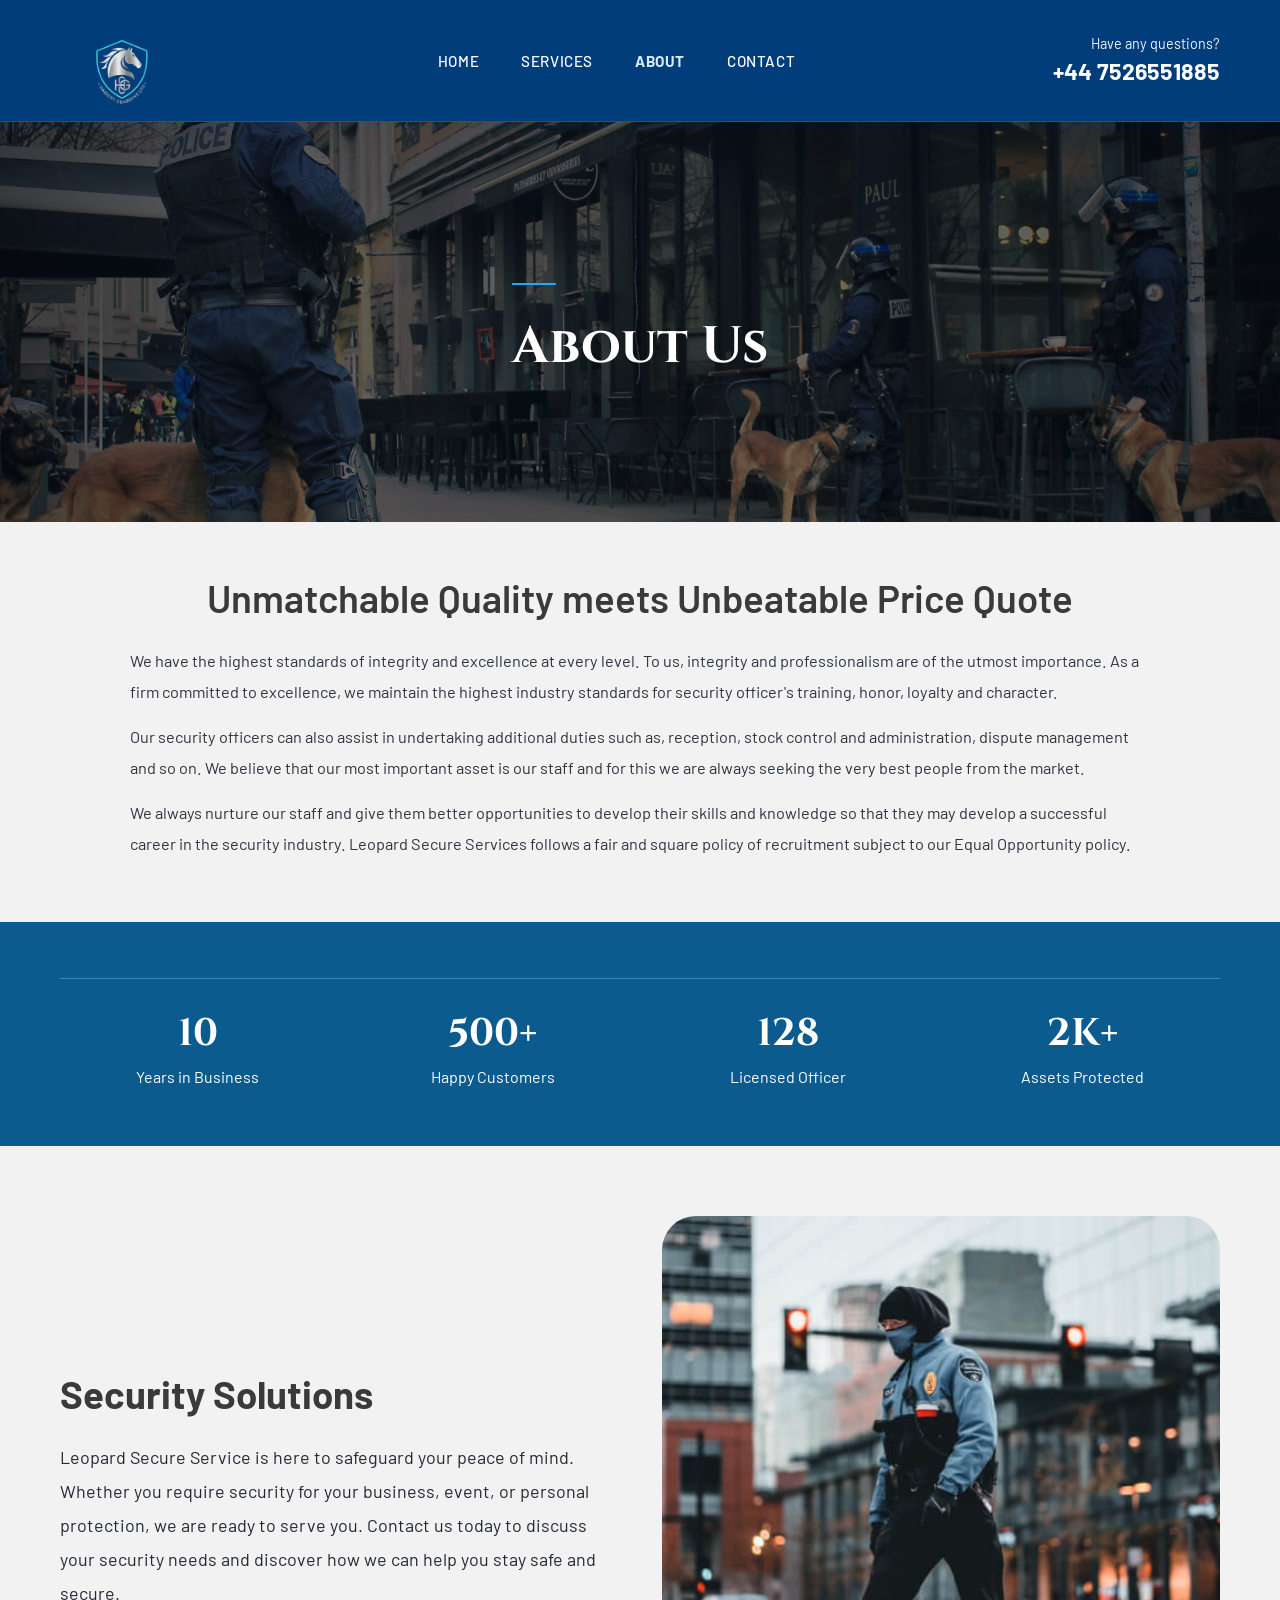
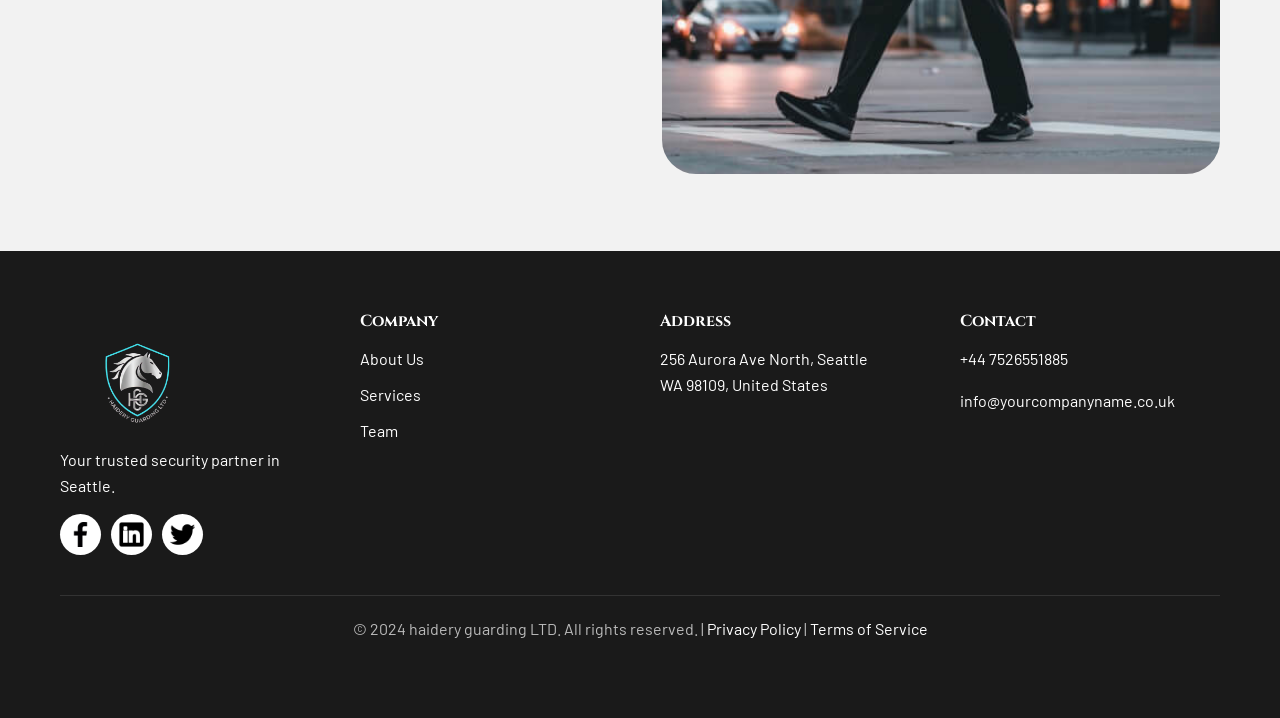
==== about.html @ 63fb959f "contact about commit" ====
<!DOCTYPE html>
<html lang="en">
<head>
    <meta charset="UTF-8">
    <meta name="viewport" content="width=device-width, initial-scale=1.0">
    <title>Leopard Secure Services | About</title>
    <link rel="preconnect" href="https://fonts.googleapis.com">
    <link rel="preconnect" href="https://fonts.gstatic.com" crossorigin>
    <link href="https://fonts.googleapis.com/css2?family=Barlow:wght@400;500;600;700&family=Cinzel:wght@600;700&display=swap" rel="stylesheet">
    <link rel="icon" type="image/png" href="./images/logo.png">
    <link rel="stylesheet" href="style.css">
    <link rel="stylesheet" href="about.css">
    <script defer src="layout.js"></script>
</head>
<body class="about-page" data-page="about">
    <div id="site-header"></div>

    <header class="about-hero">
        <div class="container hero-inner">
            <span class="title-line"></span>
            <h1>About Us</h1>
        </div>
    </header>

    <main>
        <section class="about-intro">
            <div class="container narrow">
                <h2>Unmatchable Quality meets Unbeatable Price Quote</h2>
                <p>
                    We have the highest standards of integrity and excellence at every level. To us,
                    integrity and professionalism are of the utmost importance. As a firm committed to
                    excellence, we maintain the highest industry standards for security officer's
                    training, honor, loyalty and character.
                </p>
                <p>
                    Our security officers can also assist in undertaking additional duties such as,
                    reception, stock control and administration, dispute management and so on. We
                    believe that our most important asset is our staff and for this we are always
                    seeking the very best people from the market.
                </p>
                <p>
                    We always nurture our staff and give them better opportunities to develop their
                    skills and knowledge so that they may develop a successful career in the security
                    industry. Leopard Secure Services follows a fair and square policy of recruitment
                    subject to our Equal Opportunity policy.
                </p>
            </div>
        </section>

        <section class="about-stats" aria-label="Company highlights">
            <div class="container">
                <div class="stats-row">
                    <div class="item">
                        <h3>10</h3>
                        <p>Years in Business</p>
                    </div>
                    <div class="item">
                        <h3>500+</h3>
                        <p>Happy Customers</p>
                    </div>
                    <div class="item">
                        <h3>128</h3>
                        <p>Licensed Officer</p>
                    </div>
                    <div class="item">
                        <h3>2K+</h3>
                        <p>Assets Protected</p>
                    </div>
                </div>
            </div>
        </section>

        <section class="about-solution">
            <div class="container solution-grid">
                <div class="solution-copy">
                    <h2>Security Solutions</h2>
                    <p>
                        Leopard Secure Service is here to safeguard your peace of mind. Whether you
                        require security for your business, event, or personal protection, we are ready
                        to serve you. Contact us today to discuss your security needs and discover how
                        we can help you stay safe and secure.
                    </p>
                </div>
                <div class="solution-image">
                    <img src="./images/security-service-about-us-img.jpg" alt="Security officer patrol service">
                </div>
            </div>
        </section>
    </main>

    <div id="site-footer"></div>
</body>
</html>
---- style.css ----
/* ==========================================
   Global Styles
   ========================================== */

* {
    margin: 0;
    padding: 0;
    box-sizing: border-box;
}

:root {
    --primary-color: #0066cc;
    --secondary-color: #003d7a;
    --text-color: #333;
    --light-gray: #f5f5f5;
    --border-color: #ddd;
    --white: #fff;
}

html {
    scroll-behavior: smooth;
}

body {
    font-family: 'Barlow', sans-serif;
    line-height: 1.6;
    color: var(--text-color);
    background-color: var(--white);
}

.container {
    max-width: 1200px;
    margin: 0 auto;
    padding: 0 20px;
}

/* ==========================================
   Typography
   ========================================== */

h1, h2, h3, h4, h5, h6 {
    font-family: 'Cinzel', serif;
    line-height: 1.3;
    margin-bottom: 1rem;
}

h2 {
    font-size: 2.5rem;
    color: #3a3a3a;
}

h3 {
    font-size: 1.3rem;
    color: var(--text-color);
}

p {
    margin-bottom: 1rem;
    font-size: 1rem;
}

/* ==========================================
   Buttons
   ========================================== */

.btn {
    padding: 12px 30px;
    border: none;
    border-radius: 5px;
    font-size: 1rem;
    cursor: pointer;
    transition: all 0.3s ease;
    font-weight: 500;
    text-decoration: none;
    display: inline-block;
}

.btn-primary {
    background-color: var(--primary-color);
    color: var(--white);
}

.btn-primary:hover {
    background-color: var(--secondary-color);
    transform: translateY(-2px);
}

.btn-secondary {
    background-color: var(--white);
    color: var(--primary-color);
    border: 2px solid var(--primary-color);
}

.btn-secondary:hover {
    background-color: var(--primary-color);
    color: var(--white);
}

/* ==========================================
   Navigation Bar
   ========================================== */

.navbar {
    position: sticky;
    top: 0;
    left: 0;
    width: 100%;
    background: var(--secondary-color);
    backdrop-filter: blur(10px);
    border-bottom: 1px solid rgba(255, 255, 255, 0.12);
    z-index: 1000;
}

.navbar .container {
    display: flex;
    align-items: center;
    gap: 24px;
    min-height: 90px;
    padding: 14px 20px;
    position: relative;
}

.nav-brand {
    display: inline-flex;
    align-items: center;
    flex-shrink: 0;
    text-decoration: none;
}

.nav-brand img {
    width: 120px;
    height: auto;
    display: block;
}

.nav-menu {
    flex: 1;
    display: flex;
    justify-content: center;
}

.nav-links {
    display: flex;
    list-style: none;
    gap: 42px;
    align-items: center;
}

.nav-links a {
    text-decoration: none;
    color: var(--white);
    font-weight: 500;
    letter-spacing: 0.04em;
    text-transform: uppercase;
    font-size: 0.95rem;
    transition: color 0.3s ease, opacity 0.3s ease;
}

.nav-links a:hover {
    color: #d9ecff;
}

.nav-links a.is-active {
    color: #d9ecff;
    font-weight: 700;
}

.nav-contact {
    display: flex;
    flex-direction: column;
    align-items: flex-end;
    line-height: 1.15;
    flex-shrink: 0;
    color: var(--white);
}

.nav-contact-label {
    font-size: 0.9rem;
    opacity: 0.95;
}

.nav-contact-phone {
    color: var(--white);
    text-decoration: none;
    font-size: 1.45rem;
    font-weight: 700;
    margin-top: 5px;
}

.nav-toggle {
    display: none;
    width: 46px;
    height: 46px;
    border: 1px solid rgba(255, 255, 255, 0.2);
    border-radius: 12px;
    background: rgba(255, 255, 255, 0.08);
    cursor: pointer;
    align-items: center;
    justify-content: center;
    flex-direction: column;
    gap: 5px;
    flex-shrink: 0;
}

.nav-toggle span {
    display: block;
    width: 20px;
    height: 2px;
    border-radius: 999px;
    background: var(--white);
    transition: transform 0.25s ease, opacity 0.25s ease;
}

.navbar.is-open .nav-toggle span:nth-child(1) {
    transform: translateY(7px) rotate(45deg);
}

.navbar.is-open .nav-toggle span:nth-child(2) {
    opacity: 0;
}

.navbar.is-open .nav-toggle span:nth-child(3) {
    transform: translateY(-7px) rotate(-45deg);
}

/* ==========================================
   Hero Section
   ========================================== */

.hero {
    background: linear-gradient(rgba(0, 0, 0, 0.8), rgba(0, 0, 0, 0.8)), url('./images/hero.jpg');
    background-size: cover;
    background-position: center;
    background-attachment: fixed;
    height: 500px;
    display: flex;
    flex-direction: column;
    justify-content: center;
    align-items: center;
    text-align: center;
    color: var(--white);
    position: relative;
    padding: 40px 20px;
    opacity: 0.8;
}

.hero-content h1 {
    font-size: 2.5rem;
    margin-bottom: 10px;
}

.hero-content p {
    font-size: 1.3rem;
    margin-bottom: 30px;
}

.hero-contact {
    /* position: absolute; */
    margin-top: 50px;
    right: 30px;
    background: rgba(12, 44, 78, 0.72);
    border: 1px solid rgba(255, 255, 255, 0.3);
    backdrop-filter: blur(4px);
    padding: 10px 16px 10px 10px;
    border-radius: 999px;
    display: flex;
    align-items: center;
    gap: 12px;
    box-shadow: 0 8px 24px rgba(0, 0, 0, 0.25);
}

.phone-icon {
    width: 42px;
    height: 42px;
    border-radius: 50%;
    background: linear-gradient(135deg, #008cff, #0066cc);
    display: grid;
    place-items: center;
    font-size: 1.05rem;
    flex-shrink: 0;
}

.phone-copy {
    display: flex;
    flex-direction: column;
    align-items: flex-start;
    line-height: 1.1;
}

.phone-text {
    margin-bottom: 3px;
    font-size: 0.72rem;
    letter-spacing: 0.08em;
    text-transform: uppercase;
    opacity: 0.9;
}

.phone-number {
    font-size: 1.2rem;
    font-weight: 700;
    color: var(--white);
    text-decoration: none;
    transition: color 0.2s ease;
}

.phone-number:hover {
    color: #cde6ff;
}

/* ==========================================
   Stats Section
   ========================================== */

.stats {
    background-color: var(--secondary-color);
    padding: 60px 20px;
    color: var(--white);
}

.stats-grid {
    display: grid;
    grid-template-columns: repeat(auto-fit, minmax(200px, 1fr));
    gap: 30px;
    text-align: center;
}

.stat-card h3 {
    font-size: 2.5rem;
    color: var(--white);
    margin-bottom: 10px;
}

.stat-card p {
    font-size: 1rem;
    margin: 0;
}

/* ==========================================
   About Section
   ========================================== */

.about {
    padding: 80px 20px;
    background-color: var(--light-gray);
}

.about-grid {
    display: grid;
    grid-template-columns: 1fr 1fr;
    gap: 50px;
    align-items: center;
}

.about-text h2 {
    margin-bottom: 20px;
}



.about-text p {
    color: #666;
    margin-bottom: 20px;
}

.placeholder-image img{
    background: linear-gradient(135deg, #667eea 0%, #764ba2 100%);
    height: 300px;
    width: 100%;
    border-radius: 10px;
    object-fit: cover;
}

/* ==========================================
   Services Section
   ========================================== */

.services {
    padding: 80px 20px;
    text-align: center;
}

.services h2 {
    margin-bottom: 10px;
}

.section-subtitle {
    font-size: 1.1rem;
    color: #666;
    margin-bottom: 50px;
}

.services-grid {
    display: grid;
    grid-template-columns: repeat(auto-fit, minmax(300px, 1fr));
    gap: 30px;
    margin-bottom: 40px;
}

.service-card {
    background: var(--light-gray);
    /* padding: 30px; */
    border-radius: 10px;
    transition: transform 0.3s ease, box-shadow 0.3s ease;
    text-align: center;
}
.service-card img{
border-radius: 20px;
}

.service-card:hover {
    transform: translateY(-10px);
    box-shadow: 0 10px 30px rgba(0, 0, 0, 0.1);
}

.service-icon {
    font-size: 3rem;
    margin-bottom: 15px;
}

.service-card h3 {
    margin-bottom: 10px;
}

.service-card p {
    color: #666;
    font-size: 0.95rem;
    padding:2px 15px;
}

/* ==========================================
   What Sets Us Apart Section
   ========================================== */

.what-sets-us-apart {
    background: linear-gradient(rgba(0, 0, 0, 0.7), rgba(0, 0, 0, 0.7)), url('https://images.unsplash.com/photo-1552664730-d307ca884978?ixlib=rb-1.2.1&auto=format&fit=crop&w=1200&q=80');
    background-size: cover;
    background-position: center;
    background-attachment: fixed;
    padding: 80px 20px;
    color: var(--white);
    text-align: center;
}

.what-sets-us-apart h2 {
    color: var(--white);
    margin-bottom: 50px;
}

.features-grid {
    display: grid;
    grid-template-columns: repeat(auto-fit, minmax(350px, 1fr));
    gap: 30px;
}

.feature-card {
    background: rgba(255, 255, 255, 0.1);
    padding: 30px;
    border-radius: 10px;
    backdrop-filter: blur(10px);
    transition: transform 0.3s ease;
}

.feature-card:hover {
    transform: translateY(-5px);
}

.feature-icon {
    font-size: 2.5rem;
    margin-bottom: 15px;
}

.feature-card h3 {
    color: var(--white);
    margin-bottom: 15px;
}

.feature-card p {
    color: rgba(255, 255, 255, 0.9);
    font-size: 0.95rem;
}

/* ==========================================
   Contact Section
   ========================================== */

.contact {
    padding: 80px 20px;
    background-color: var(--light-gray);
}

.contact-grid {
    display: grid;
    grid-template-columns: 1fr 1fr;
    gap: 50px;
}

.contact-info h2 {
    margin-bottom: 10px;
    
}
.contact-info p {
    margin-bottom: 10px;
    font-size: 1.5rem;
    font-weight: bold;
}

.contact-info p:nth-of-type(2) {
    font-size: 1.1rem;
    color: #7A7A7A;
    margin-bottom: 20px;
    font-weight: 700;
}

.contact-description {
    color: #666;
}

.contact-form {
    display: flex;
    flex-direction: column;
    gap: 20px;
}

.form-group {
    display: flex;
    flex-direction: column;
}

.form-group label {
    margin-bottom: 8px;
    font-weight: 500;
    color: var(--text-color);
}

.form-group input,
.form-group select,
.form-group textarea {
    padding: 12px;
    border: 1px solid var(--border-color);
    border-radius: 5px;
    font-size: 1rem;
    font-family: inherit;
    transition: border-color 0.3s ease;
}

.form-group input:focus,
.form-group select:focus,
.form-group textarea:focus {
    outline: none;
    border-color: var(--primary-color);
    box-shadow: 0 0 5px rgba(0, 102, 204, 0.2);
}

/* ==========================================
   Footer
   ========================================== */

.footer {
    background-color: #1a1a1a;
    color: var(--white);
    padding: 60px 20px;
}

.footer-grid {
    display: grid;
    grid-template-columns: repeat(auto-fit, minmax(250px, 1fr));
    gap: 40px;
    margin-bottom: 40px;
}

.footer-logo {
    font-size: 1.5rem;
    color: white;
    font-weight: bold;
    margin-bottom: 10px;
   
}
.footer-logo img{
   width: 150px;
}

.footer-section h4 {
    margin-bottom: 15px;
    color: white;
}

.footer-section ul {
    list-style: none;
}

.footer-section ul li {
    margin-bottom: 10px;
}

.footer-section a {
    color: white;
    text-decoration: none;
    transition: color 0.3s ease;
}

.footer-section a:hover {
    color: white;
}

.social-links {
    display: flex;
    gap: 10px;
    margin-top: 15px;
}

.social-links a {
    display: inline-block;
    /* width: 35px;
    height: 35px; */
    background-color:white;
    border-radius: 50%;
    display: flex;
    align-items: center;
    justify-content: center;
    padding: 8px;
   
}
.social-links a img{
  width: 25px;
    height: 25px;
}


.footer-bottom {
    border-top: 1px solid #333;
    padding-top: 20px;
    text-align: center;
    color: #bbb;
    font-size: 0.9rem;
}

.footer-bottom a {
    color: white;
    text-decoration: none;
}

/* ==========================================
   Responsive Design
   ========================================== */

/* Tablet (768px and below) */
@media (max-width: 768px) {
    .navbar .container {
        min-height: 76px;
        overflow: visible;
    }

    .nav-toggle {
        display: inline-flex;
        margin-left: auto;
    }

    .nav-contact {
        display: none;
    }

    .nav-menu {
        display: none;
        position: fixed;
        top: 90px;
        left: 0;
        right: 0;
        width: 100%;
        padding: 16px 20px 22px;
        background: linear-gradient(180deg, rgba(8, 15, 26, 0.98), rgba(12, 18, 28, 0.96));
        backdrop-filter: blur(10px);
        border-bottom: 1px solid rgba(255, 255, 255, 0.12);
        box-shadow: 0 20px 32px rgba(0, 0, 0, 0.35);
        z-index: 1100;
        max-height: calc(100vh - 76px);
        overflow-y: auto;
    }

    .navbar.is-open .nav-menu {
        display: block;
    }

    .nav-links {
        flex-direction: column;
        align-items: flex-start;
        gap: 16px;
        width: 100%;
    }

    .nav-links li {
        width: 100%;
    }

    .nav-links a {
        display: block;
        width: 100%;
        padding: 10px 0;
        font-size: 1rem;
    }

    h2 {
        font-size: 2rem;
    }

    .hero {
        height: 350px;
    }

    .hero-content h1 {
        font-size: 1.8rem;
    }

    .hero-content p {
        font-size: 1rem;
    }

    .hero-contact {
        position: static;
        left: auto;
        right: auto;
        bottom: auto;
        transform: none;
        margin: 18px auto 0;
        width: fit-content;
        max-width: 100%;
    }

    .about-grid,
    .contact-grid {
        grid-template-columns: 1fr;
        gap: 30px;
    }

    .placeholder-image {
        height: 300px;
    }

    .stats-grid {
        grid-template-columns: repeat(2, 1fr);
        gap: 20px;
    }

    .stat-card h3 {
        font-size: 2rem;
    }

    .services-grid,
    .features-grid {
        grid-template-columns: 1fr;
        gap: 20px;
    }
}

/* Mobile (480px and below) */
@media (max-width: 480px) {
    .nav-brand img {
        width: 86px;
    }

    .nav-toggle {
        width: 42px;
        height: 42px;
        border-radius: 10px;
    }

    .nav-links a {
        font-size: 0.88rem;
    }

    h2 {
        font-size: 1.5rem;
    }

    h3 {
        font-size: 1.2rem;
    }

    .hero {
        height: 300px;
        background-attachment: scroll;
    }

    .hero-content h1 {
        font-size: 1.4rem;
    }

    .hero-content p {
        font-size: 0.9rem;
    }

    .hero-contact {
        gap: 10px;
        padding: 8px 12px 8px 8px;
        margin-left: auto;
        margin-right: auto;
    }

    .phone-copy {
        align-items: center;
        text-align: center;
    }

    .phone-icon {
        width: 36px;
        height: 36px;
    }

    .phone-text {
        font-size: 0.65rem;
    }

    .phone-number {
        font-size: 1rem;
    }

    .btn {
        padding: 10px 20px;
        font-size: 0.9rem;
    }

    .stats {
        padding: 40px 20px;
    }

    .stats-grid {
        grid-template-columns: 1fr;
        gap: 15px;
    }

    .stat-card h3 {
        font-size: 1.8rem;
    }

    .about,
    .services,
    .what-sets-us-apart,
    .contact {
        padding: 40px 20px;
    }

    .about-text h2,
    .services h2 {
        margin-bottom: 15px;
    }

    .section-subtitle {
        margin-bottom: 30px;
    }

    .service-icon {
        font-size: 2.5rem;
    }

    .feature-icon {
        font-size: 2rem;
    }

    .footer-grid {
        grid-template-columns: 1fr;
        gap: 20px;
    }

    .footer {
        padding: 40px 20px;
    }

    .contact-form {
        gap: 15px;
    }
}

/* Extra small devices (320px and below) */
@media (max-width: 320px) {
    .hero-content h1 {
        font-size: 1.2rem;
    }

    .hero-content p {
        font-size: 0.85rem;
    }

    .phone-number {
        font-size: 1rem;
    }

    h2 {
        font-size: 1.3rem;
    }

    p {
        font-size: 0.9rem;
    }
}

/* ==========================================
   Utilities
   ========================================== */

.text-center {
    text-align: center;
}

.mt-4 {
    margin-top: 2rem;
}

.mb-4 {
    margin-bottom: 2rem;
}
---- about.css ----
.about-page {
    background: #f2f2f2;
}

.about-hero {
    background: linear-gradient(rgba(10, 17, 28, 0.6), rgba(10, 17, 28, 0.45)), url('./images/security-service-rank-img-bg.jpg');
    background-size: cover;
    background-position: center;
    min-height: 400px;
    color: #fff;
    display: flex;
    align-items: center;
}

.hero-inner {
    padding-top: 20px;
}

.title-line {
    display: inline-block;
    width: 44px;
    height: 2px;
    background: #20a8ff;
    margin-bottom: 22px;
}

.about-hero h1 {
    margin: 0;
    font-size: clamp(2.3rem, 4vw, 3.7rem);
}

.about-intro {
    padding: 52px 20px 48px;
}

.narrow {
    max-width: 1060px;
}

.about-intro h2 {
    margin-bottom: 22px;
    font-size: clamp(1.7rem, 3vw, 3rem);
    text-align: center;
    font-family: 'Barlow', sans-serif;
    font-weight: 600;
}

.about-intro p {
    color: #2e3440;
    margin-bottom: 14px;
    font-size: 1.02rem;
    line-height: 1.9;
}

.about-stats {
    background: #0c5b8f;
    padding: 56px 20px;
}

.stats-row {
    border-top: 1px solid rgba(255, 255, 255, 0.24);
    padding-top: 30px;
    display: grid;
    grid-template-columns: repeat(4, minmax(0, 1fr));
    gap: 20px;
    text-align: center;
}

.item h3 {
    color: #fff;
    margin-bottom: 6px;
    font-size: clamp(2.2rem, 3vw, 3.2rem);
}

.item p {
    color: #fff;
    margin: 0;
}

.about-solution {
    padding: 70px 20px;
}

.solution-grid {
    display: grid;
    grid-template-columns: 1fr 1fr;
    align-items: center;
    gap: 44px;
}

.solution-copy h2 {
    font-family: 'Barlow', sans-serif;
    font-weight: 700;
    margin-bottom: 20px;
    font-size: clamp(2rem, 3vw, 3rem);
}

.solution-copy p {
    font-size: 1.12rem;
    line-height: 1.9;
    color: #242933;
    max-width: 560px;
}

.solution-image img {
    width: 100%;
    border-radius: 34px;
    min-height: 360px;
    object-fit: cover;
}

@media (max-width: 900px) {
    .stats-row {
        grid-template-columns: repeat(2, minmax(0, 1fr));
    }

    .solution-grid {
        grid-template-columns: 1fr;
    }

    .solution-copy {
        order: 1;
    }

    .solution-image {
        order: 2;
    }
}

@media (max-width: 640px) {
    .about-hero {
        min-height: 230px;
    }

    .about-intro {
        padding: 36px 20px;
    }

    .about-intro h2 {
        text-align: left;
    }

    .stats-row {
        grid-template-columns: 1fr;
        gap: 28px;
    }

    .about-stats {
        padding: 40px 20px;
    }

    .about-solution {
        padding: 42px 20px;
    }

    .solution-copy p {
        font-size: 1rem;
    }

    .solution-image img {
        min-height: 260px;
        border-radius: 22px;
    }
}
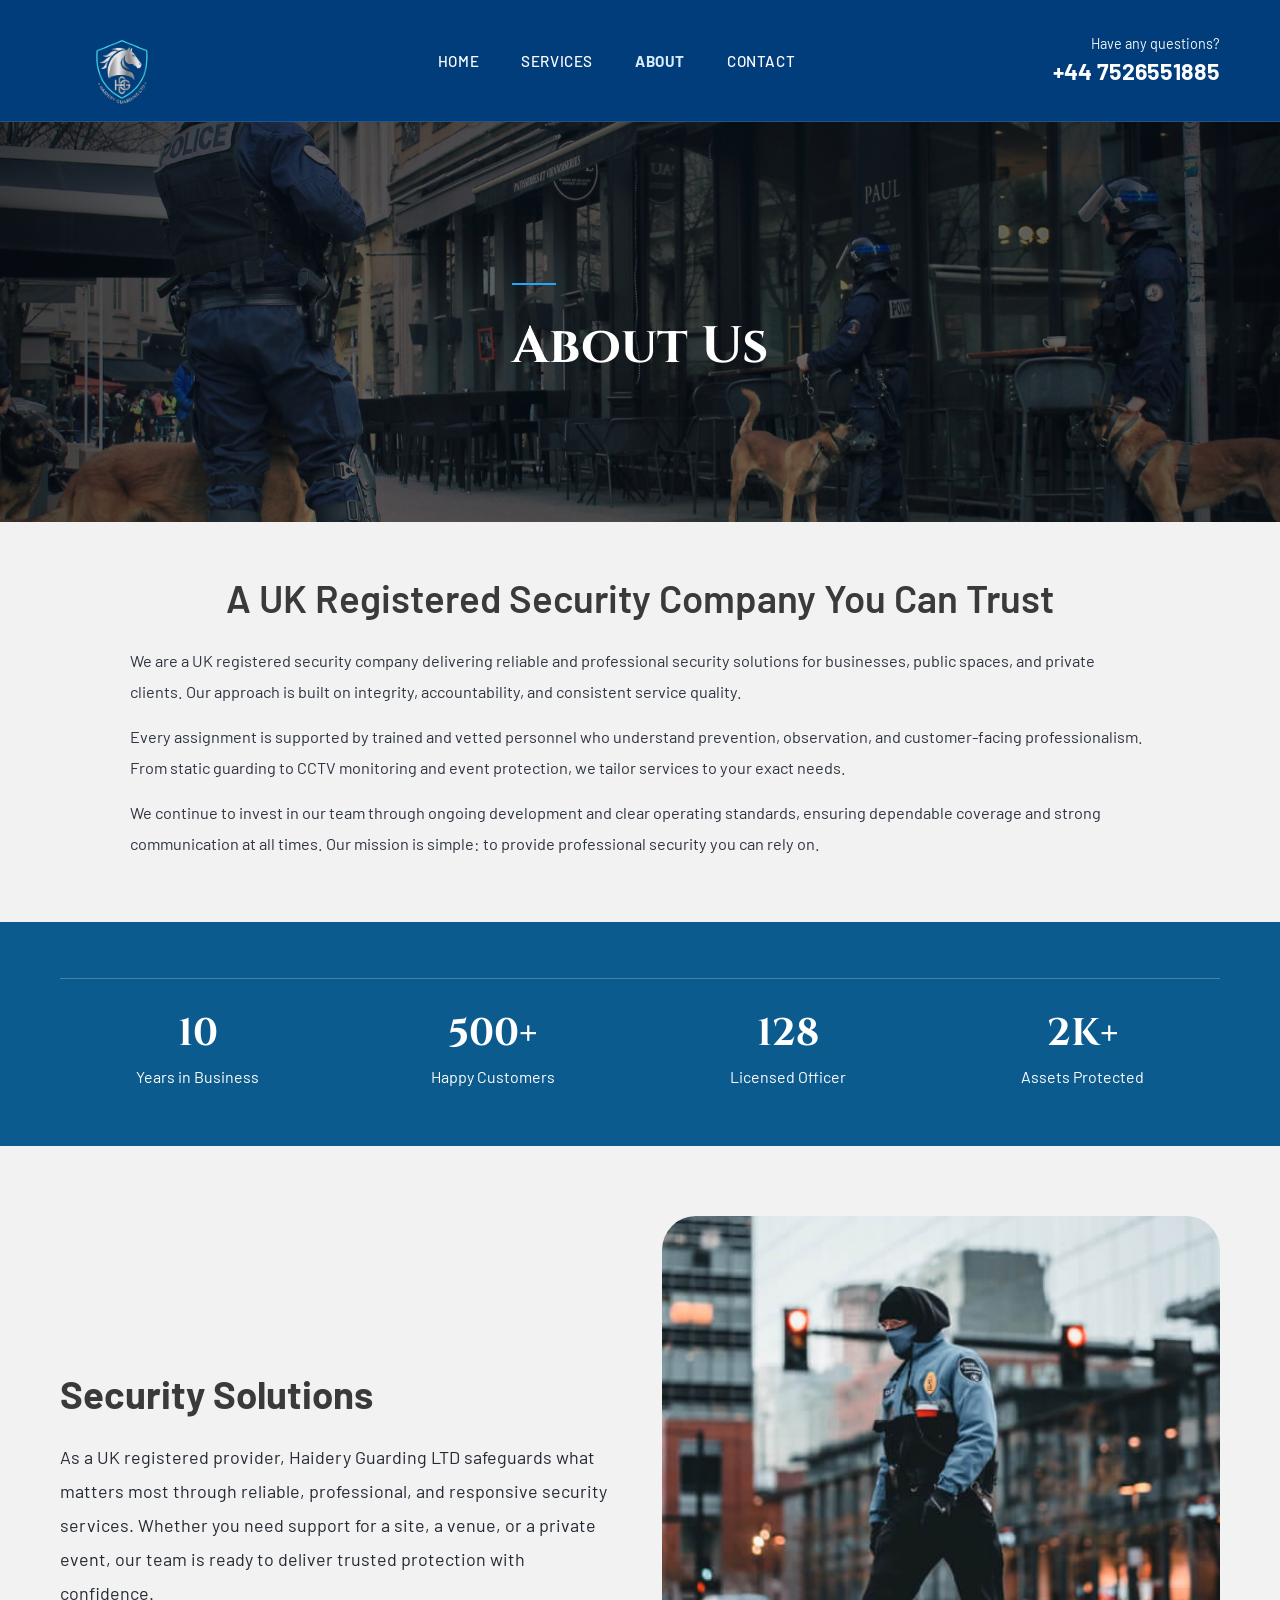
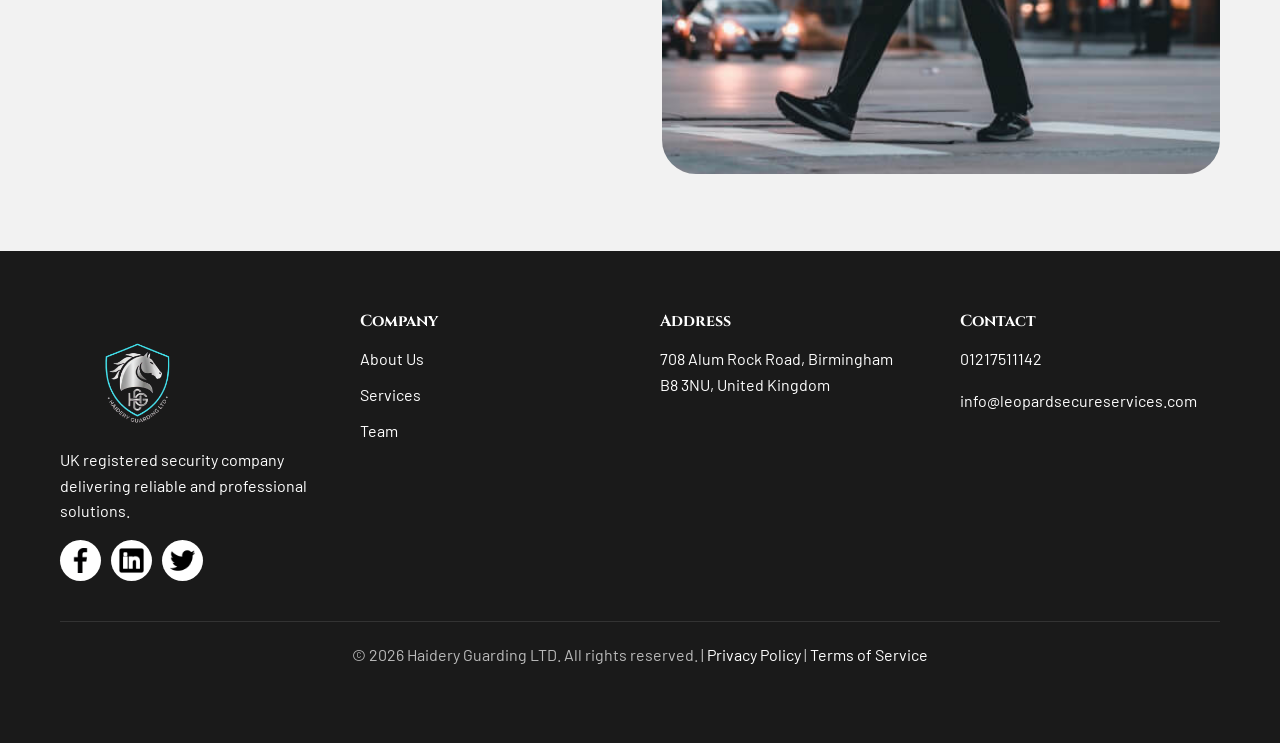
==== commit f7465f1d: "services commit" ====
--- a/about.html
+++ b/about.html
@@ -3,7 +3,7 @@
 <head>
     <meta charset="UTF-8">
     <meta name="viewport" content="width=device-width, initial-scale=1.0">
-    <title>Leopard Secure Services | About</title>
+    <title>Haidery Guarding LTD | About</title>
     <link rel="preconnect" href="https://fonts.googleapis.com">
     <link rel="preconnect" href="https://fonts.gstatic.com" crossorigin>
     <link href="https://fonts.googleapis.com/css2?family=Barlow:wght@400;500;600;700&family=Cinzel:wght@600;700&display=swap" rel="stylesheet">
@@ -25,24 +25,21 @@
     <main>
         <section class="about-intro">
             <div class="container narrow">
-                <h2>Unmatchable Quality meets Unbeatable Price Quote</h2>
+                <h2>A UK Registered Security Company You Can Trust</h2>
                 <p>
-                    We have the highest standards of integrity and excellence at every level. To us,
-                    integrity and professionalism are of the utmost importance. As a firm committed to
-                    excellence, we maintain the highest industry standards for security officer's
-                    training, honor, loyalty and character.
+                    We are a UK registered security company delivering reliable and professional
+                    security solutions for businesses, public spaces, and private clients. Our approach
+                    is built on integrity, accountability, and consistent service quality.
                 </p>
                 <p>
-                    Our security officers can also assist in undertaking additional duties such as,
-                    reception, stock control and administration, dispute management and so on. We
-                    believe that our most important asset is our staff and for this we are always
-                    seeking the very best people from the market.
+                    Every assignment is supported by trained and vetted personnel who understand
+                    prevention, observation, and customer-facing professionalism. From static guarding
+                    to CCTV monitoring and event protection, we tailor services to your exact needs.
                 </p>
                 <p>
-                    We always nurture our staff and give them better opportunities to develop their
-                    skills and knowledge so that they may develop a successful career in the security
-                    industry. Leopard Secure Services follows a fair and square policy of recruitment
-                    subject to our Equal Opportunity policy.
+                    We continue to invest in our team through ongoing development and clear operating
+                    standards, ensuring dependable coverage and strong communication at all times.
+                    Our mission is simple: to provide professional security you can rely on.
                 </p>
             </div>
         </section>
@@ -75,10 +72,10 @@
                 <div class="solution-copy">
                     <h2>Security Solutions</h2>
                     <p>
-                        Leopard Secure Service is here to safeguard your peace of mind. Whether you
-                        require security for your business, event, or personal protection, we are ready
-                        to serve you. Contact us today to discuss your security needs and discover how
-                        we can help you stay safe and secure.
+                        As a UK registered provider, Haidery Guarding LTD safeguards what matters
+                        most through reliable, professional, and responsive security services.
+                        Whether you need support for a site, a venue, or a private event, our team is
+                        ready to deliver trusted protection with confidence.
                     </p>
                 </div>
                 <div class="solution-image">
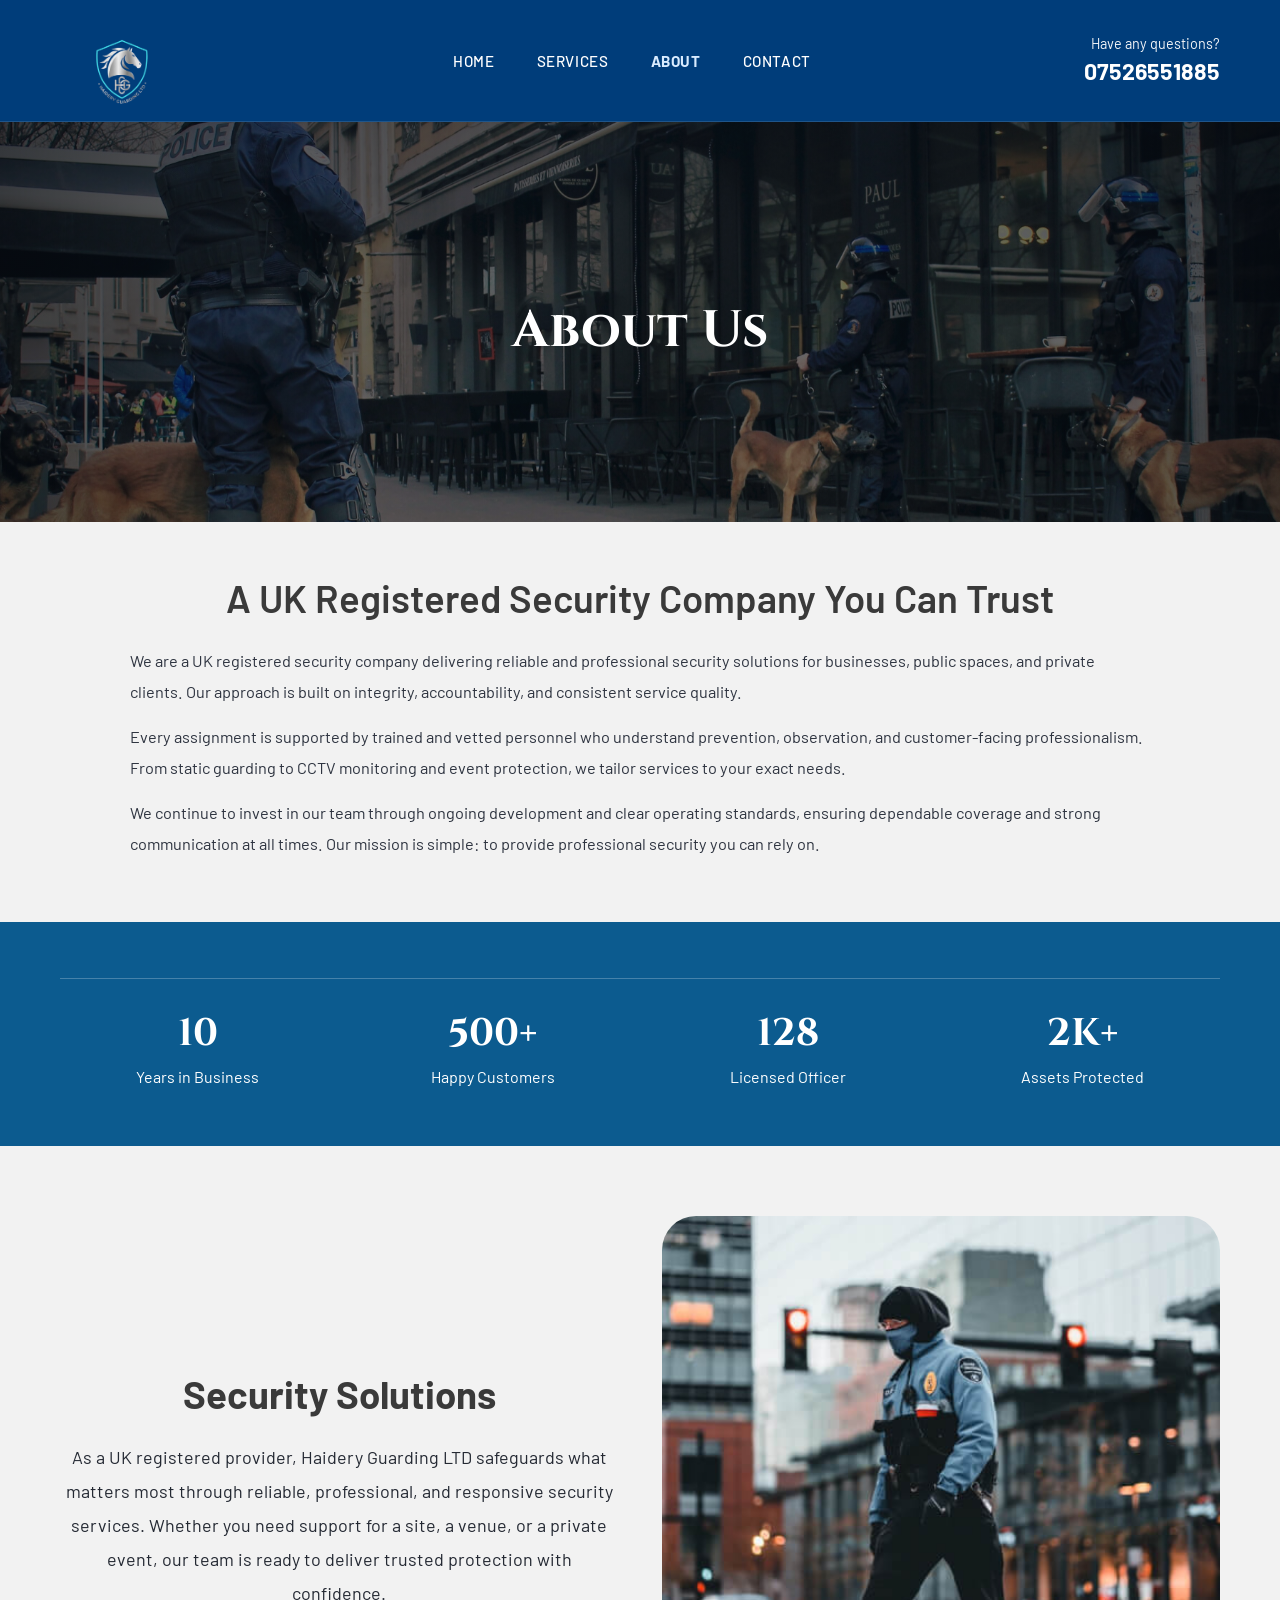
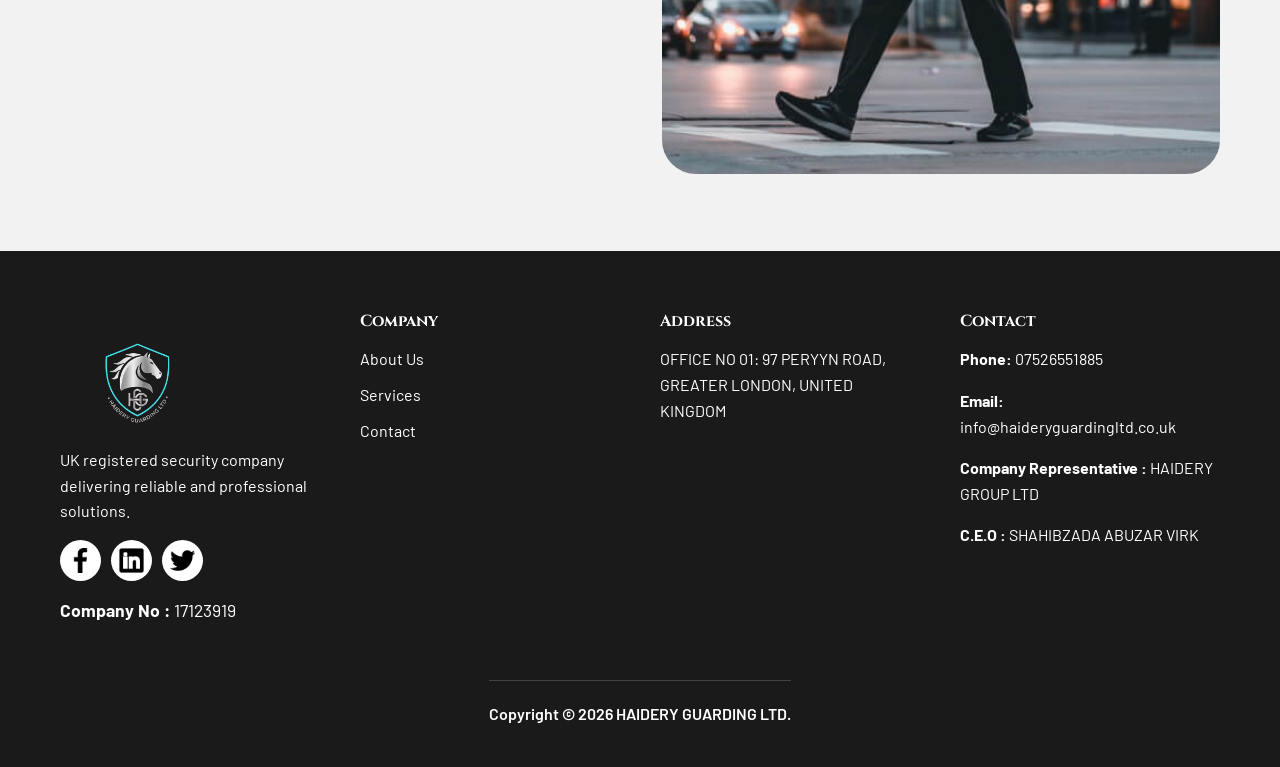
==== commit ff372954: "services commit" ====
--- a/about.html
+++ b/about.html
@@ -17,7 +17,7 @@
 
     <header class="about-hero">
         <div class="container hero-inner">
-            <span class="title-line"></span>
+            <!-- <span class="title-line"></span> -->
             <h1>About Us</h1>
         </div>
     </header>
--- a/style.css
+++ b/style.css
@@ -26,6 +26,55 @@
     line-height: 1.6;
     color: var(--text-color);
     background-color: var(--white);
+}
+
+/* ==========================================
+   Motion
+   ========================================== */
+
+@keyframes fade-up {
+    from {
+        opacity: 0;
+        transform: translateY(22px);
+    }
+    to {
+        opacity: 1;
+        transform: translateY(0);
+    }
+}
+
+@keyframes soft-float {
+    0%,
+    100% {
+        transform: translateY(0);
+    }
+    50% {
+        transform: translateY(-6px);
+    }
+}
+
+@keyframes nav-drop {
+    from {
+        opacity: 0;
+        transform: translateY(-16px);
+    }
+    to {
+        opacity: 1;
+        transform: translateY(0);
+    }
+}
+
+[data-animate] {
+    opacity: 0;
+    transform: translateY(20px);
+    transition: opacity 0.65s ease, transform 0.65s ease;
+    transition-delay: var(--reveal-delay, 0ms);
+    will-change: opacity, transform;
+}
+
+[data-animate].is-visible {
+    opacity: 1;
+    transform: translateY(0);
 }
 
 .container {
@@ -109,6 +158,7 @@
     backdrop-filter: blur(10px);
     border-bottom: 1px solid rgba(255, 255, 255, 0.12);
     z-index: 1000;
+    animation: nav-drop 0.6s ease both;
 }
 
 .navbar .container {
@@ -247,11 +297,17 @@
 .hero-content h1 {
     font-size: 2.5rem;
     margin-bottom: 10px;
+    animation: fade-up 0.7s ease both;
 }
 
 .hero-content p {
     font-size: 1.3rem;
     margin-bottom: 30px;
+    animation: fade-up 0.7s ease 0.14s both;
+}
+
+.hero-content .btn {
+    animation: fade-up 0.7s ease 0.24s both;
 }
 
 .hero-contact {
@@ -267,6 +323,7 @@
     align-items: center;
     gap: 12px;
     box-shadow: 0 8px 24px rgba(0, 0, 0, 0.25);
+    animation: fade-up 0.8s ease 0.32s both, soft-float 4s ease-in-out 1.1s infinite;
 }
 
 .phone-icon {
@@ -412,6 +469,26 @@
     box-shadow: 0 10px 30px rgba(0, 0, 0, 0.1);
 }
 
+.service-card,
+.feature-card,
+.stat-card,
+.footer-section,
+.contact-form,
+.contact-page-form,
+.module-card,
+.pillar-card,
+.showcase-item {
+    transition: transform 0.28s ease, box-shadow 0.28s ease;
+}
+
+.feature-card:hover,
+.stat-card:hover,
+.module-card:hover,
+.pillar-card:hover,
+.showcase-item:hover {
+    transform: translateY(-6px);
+}
+
 .service-icon {
     font-size: 3rem;
     margin-bottom: 15px;
@@ -558,7 +635,7 @@
 .footer {
     background-color: #1a1a1a;
     color: var(--white);
-    padding: 60px 20px;
+    padding: 60px 20px 40px 20px;
 }
 
 .footer-grid {
@@ -625,13 +702,66 @@
     height: 25px;
 }
 
+.company-no {
+    margin-top: 15px;
+    font-size: 1.1rem;
+    /* color: #7A7A7A; */
+}
+
 
 .footer-bottom {
-    border-top: 1px solid #333;
+    border-top: 1px solid rgba(255, 255, 255, 0.18);
+    margin-top: 10px;
+    padding-top: 18px;
+    display: flex;
+    justify-content: space-between;
+    align-items: flex-start;
+    gap: 24px;
+    color: #cfd4dd;
+    font-size: 0.9rem;
+}
+
+.footer-bottom-left p {
+    margin: 0 0 5px;
+    line-height: 1.5;
+}
+
+.copyright {
+     border-top: 1px solid rgba(255, 255, 255, 0.18);
+    color: #ffffff;
+    font-weight: 600;
+    margin: auto;
+    width: fit-content;
     padding-top: 20px;
-    text-align: center;
-    color: #bbb;
-    font-size: 0.9rem;
+}
+
+.footer-bottom-left p:last-child {
+    margin-bottom: 0;
+}
+
+.footer-credit {
+    margin: 0;
+    white-space: nowrap;
+    text-align: right;
+    color: #f3f6fb;
+    font-weight: 600;
+    padding: 8px 14px;
+    border: 1px solid rgba(255, 255, 255, 0.24);
+    border-radius: 999px;
+    background: rgba(255, 255, 255, 0.08);
+}
+
+@media (prefers-reduced-motion: reduce) {
+    * {
+        animation: none !important;
+        transition-duration: 0.01ms !important;
+        scroll-behavior: auto !important;
+    }
+
+    [data-animate] {
+        opacity: 1;
+        transform: none;
+    }
 }
 
 .footer-bottom a {
@@ -729,6 +859,7 @@
     .contact-grid {
         grid-template-columns: 1fr;
         gap: 30px;
+        text-align: center;
     }
 
     .placeholder-image {
@@ -749,6 +880,32 @@
         grid-template-columns: 1fr;
         gap: 20px;
     }
+
+    .footer-bottom {
+        flex-direction: column;
+        align-items: flex-start;
+        gap: 12px;
+    }
+
+    .footer-credit {
+        white-space: normal;
+        text-align: left;
+        border-radius: 12px;
+    }
+
+    .footer-bottom {
+        flex-direction: column;
+        align-items: flex-start;
+    }
+
+    .footer-credit {
+        white-space: normal;
+        text-align: left;
+    }
+
+    .footer-section h4 {
+   font-size: 1rem;
+}
 }
 
 /* Mobile (480px and below) */
--- a/about.css
+++ b/about.css
@@ -31,6 +31,7 @@
 
 .about-intro {
     padding: 52px 20px 48px;
+    
 }
 
 .narrow {
@@ -86,6 +87,7 @@
     grid-template-columns: 1fr 1fr;
     align-items: center;
     gap: 44px;
+    text-align: center;
 }
 
 .solution-copy h2 {
@@ -134,10 +136,11 @@
 
     .about-intro {
         padding: 36px 20px;
+        text-align: center;
     }
 
     .about-intro h2 {
-        text-align: left;
+        text-align: center;
     }
 
     .stats-row {
